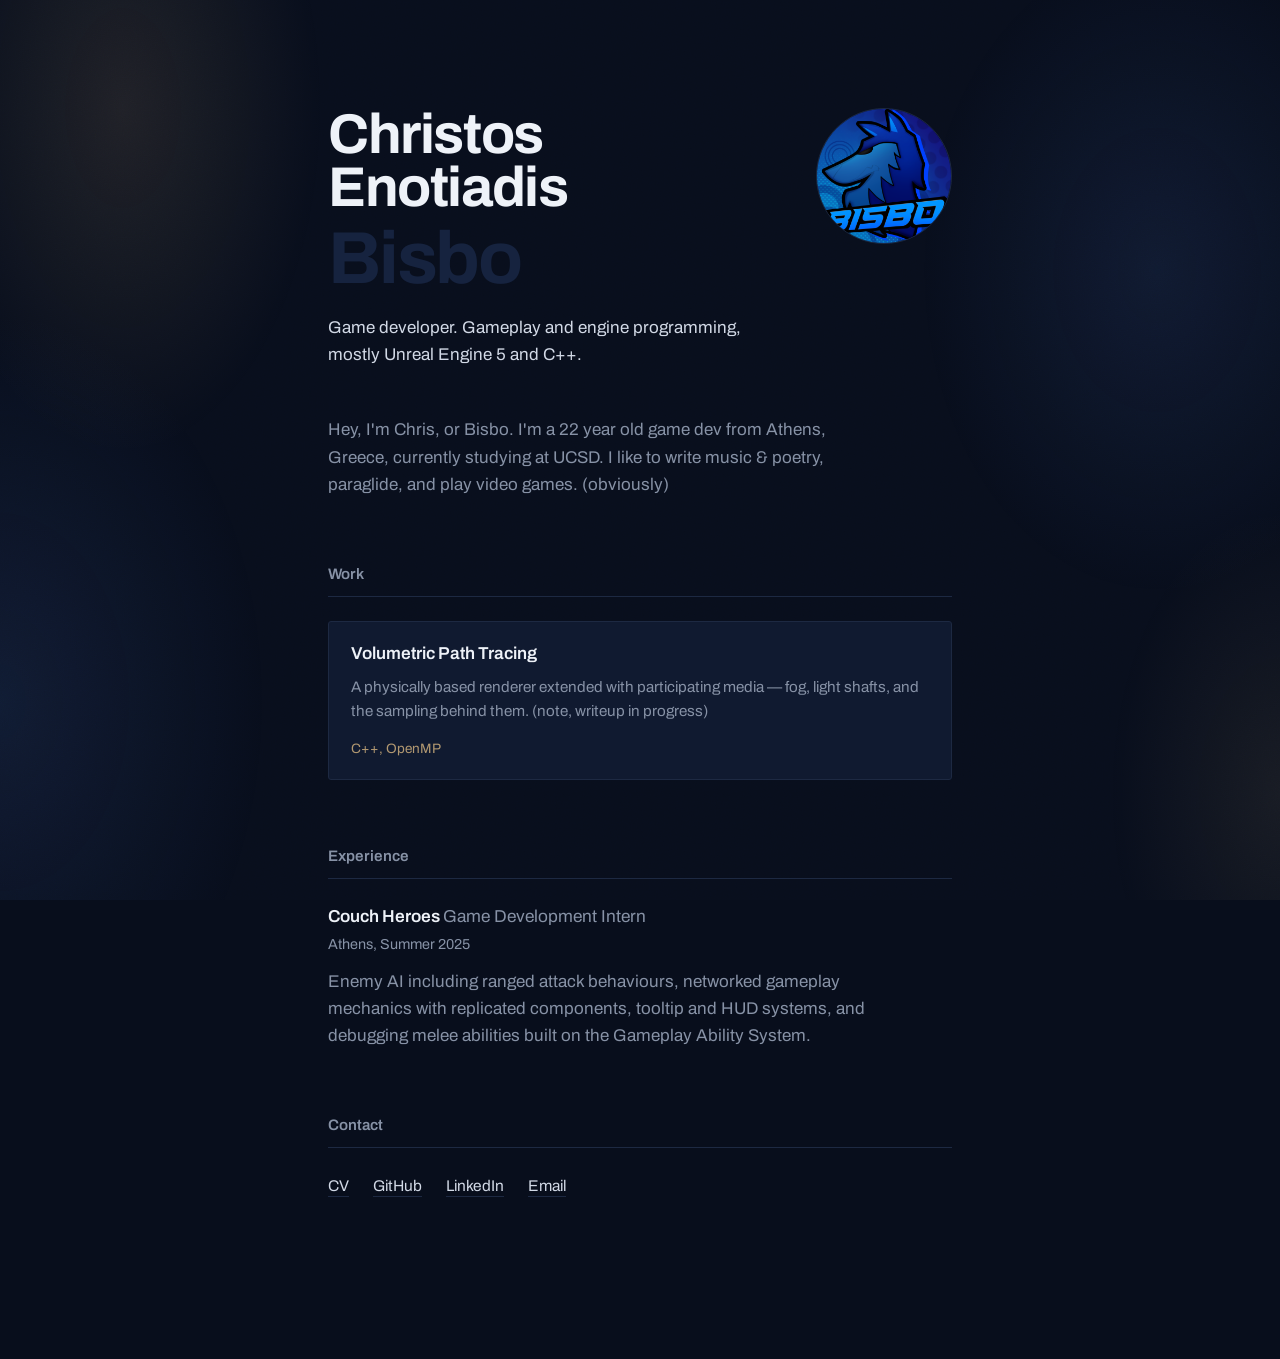
==== index.html @ 44b58748 "image" ====
<!DOCTYPE html>
<html lang="en">
<head>
<meta charset="utf-8">
<meta name="viewport" content="width=device-width, initial-scale=1">
<title>Christos Enotiadis</title>
<meta name="description" content="Game developer. Gameplay and engine programming in Unreal Engine 5 and C++.">
<link rel="preconnect" href="https://fonts.googleapis.com">
<link rel="preconnect" href="https://fonts.gstatic.com" crossorigin>
<link href="https://fonts.googleapis.com/css2?family=Archivo:wght@400;500;600&family=Archivo+Expanded:wght@600;700&display=swap" rel="stylesheet">
<link rel="stylesheet" href="styles.css">
</head>
<body>

<div class="gutter gutter-left" aria-hidden="true"></div>
<div class="gutter gutter-right" aria-hidden="true"></div>
<div class="grain" aria-hidden="true"></div>

<main>

  <header class="intro">
    <div class="nameplate">
      <h1><span>Christos</span><span>Enotiadis</span></h1>
      <p class="handle" aria-hidden="true">Bisbo</p>
      <p class="catchline">Game developer. Gameplay and engine programming, mostly Unreal Engine 5 and C++.</p>
    </div>

    <figure class="portrait">
      <img src="me.png" alt="Christos Enotiadis">
    </figure>
  </header>

  <p class="bio">
    Hey, I'm Chris, or Bisbo. I'm a 22 year old game dev from Athens, Greece, currently studying at UCSD. I like to write music & poetry, paraglide, and play video games. (obviously)
  </p>

  <section class="section">
    <h2>Work</h2>
    <div class="cards">

      <a class="card" href="/cse168-final/">
        <h3>Volumetric Path Tracing</h3>
        <p>A physically based renderer extended with participating media — fog, light shafts, and the sampling behind them. (note, writeup in progress)</p>
        <p class="card-meta">C++, OpenMP</p>
      </a>

      <!--
      Each new project drops in here as a copy of the block above:

      <a class="card" href="/slug/">
        <h3>Project name</h3>
        <p>One line on what it is.</p>
        <p class="card-meta">Tools</p>
      </a>

      Kept commented so the grid only ever shows things a visitor can click.
      -->

    </div>
  </section>

  <section class="section">
    <h2>Experience</h2>
    <div class="entry">
      <h3>Couch Heroes <span class="entry-role">Game Development Intern</span></h3>
      <p class="entry-meta">Athens, Summer 2025</p>
      <p>Enemy AI including ranged attack behaviours, networked gameplay mechanics with replicated components, tooltip and HUD systems, and debugging melee abilities built on the Gameplay Ability System.</p>
    </div>
  </section>

  <section class="section">
    <h2>Contact</h2>
    <ul class="contact">
      <li><a href="/cv.pdf">CV</a></li>
      <li><a href="https://github.com/Bisbouras">GitHub</a></li>
      <li><a href="https://linkedin.com/in/christos-enotiadis">LinkedIn</a></li>
      <li><a href="mailto:bisbouras@gmail.com">Email</a></li>
    </ul>
  </section>

</main>

</body>
</html>
---- styles.css ----
/* ---------------------------------------------------------------
   Christos Enotiadis — bisbouras.github.io
   --------------------------------------------------------------- */

:root {
  --night:      #080e1c;  /* page background */
  --night-lift: #101a30;  /* raised surfaces, card fills */
  --ghost:      #16233f;  /* the Bisbo wordmark — just above the background */
  --beam:       #f0c98a;  /* warm light, used sparingly */
  --dust:       #d2d9e6;  /* body text */
  --dust-dim:   #8792a6;  /* secondary text */
  --edge:       #1d2942;  /* hairlines and card borders */
}

* { box-sizing: border-box; }

html {
  -webkit-text-size-adjust: 100%;
  scroll-behavior: smooth;
}

body {
  margin: 0;
  min-height: 100vh;
  background: var(--night);
  color: var(--dust);
  font-family: "Archivo", system-ui, sans-serif;
  font-size: 17px;
  line-height: 1.6;
  overflow-x: hidden;
}

/* ---------------------------------------------------------------
   Gutters — fixed light layers the content scrolls over
   --------------------------------------------------------------- */

.gutter {
  position: fixed;
  top: 0;
  bottom: 0;
  width: 32vw;
  pointer-events: none;
  z-index: 0;
}

.gutter-left {
  left: 0;
  background:
    radial-gradient(70% 55% at 30% 12%, rgba(240, 201, 138, 0.10), transparent 70%),
    radial-gradient(90% 60% at 0% 78%, rgba(70, 110, 190, 0.14), transparent 72%);
}

.gutter-right {
  right: 0;
  background:
    radial-gradient(80% 50% at 70% 30%, rgba(70, 110, 190, 0.13), transparent 72%),
    radial-gradient(60% 45% at 100% 88%, rgba(240, 201, 138, 0.07), transparent 70%);
}

@media (max-width: 900px) {
  .gutter { display: none; }
}

/* Fine grain over everything, per the renderer's unclamped estimator */
.grain {
  position: fixed;
  inset: 0;
  z-index: 1;
  pointer-events: none;
  opacity: 0.28;
  mix-blend-mode: overlay;
  background-image: url("data:image/svg+xml,%3Csvg xmlns='http://www.w3.org/2000/svg' width='160' height='160'%3E%3Cfilter id='n'%3E%3CfeTurbulence type='fractalNoise' baseFrequency='0.85' numOctaves='3'/%3E%3C/filter%3E%3Crect width='160' height='160' filter='url(%23n)' opacity='0.5'/%3E%3C/svg%3E");
}

/* ---------------------------------------------------------------
   Shell
   --------------------------------------------------------------- */

main {
  position: relative;
  z-index: 2;
  max-width: 42rem;
  margin: 0 auto;
  padding: clamp(3.5rem, 12vh, 7rem) 1.5rem 6rem;
}

/* ---------------------------------------------------------------
   Intro
   --------------------------------------------------------------- */

.intro {
  display: flex;
  align-items: flex-start;
  justify-content: space-between;
  gap: 2rem;
  margin-bottom: 3rem;
}

.nameplate { min-width: 0; }

h1 {
  font-family: "Archivo Expanded", "Archivo", system-ui, sans-serif;
  font-weight: 700;
  font-size: clamp(2.1rem, 7vw, 3.5rem);
  line-height: 0.95;
  letter-spacing: -0.025em;
  margin: 0;
  color: #eef2f8;
}

h1 span { display: block; }

.handle {
  font-family: "Archivo Expanded", "Archivo", system-ui, sans-serif;
  font-weight: 700;
  font-size: clamp(2.6rem, 9vw, 4.6rem);
  line-height: 0.9;
  letter-spacing: -0.03em;
  color: var(--ghost);
  margin: 0.15em 0 0;
  user-select: none;
}

.catchline {
  color: var(--dust);
  margin: 1.4rem 0 0;
  max-width: 30rem;
}

.portrait {
  flex: 0 0 auto;
  margin: 0;
  width: clamp(6rem, 16vw, 8.5rem);
}

.portrait img {
  display: block;
  width: 100%;
  aspect-ratio: 1 / 1;
  object-fit: cover;
  border-radius: 50%;
  background: var(--night-lift);
  border: 1px solid var(--edge);
}

@media (max-width: 560px) {
  .intro { flex-direction: column-reverse; align-items: flex-start; gap: 1.5rem; }
}

/* ---------------------------------------------------------------
   Bio
   --------------------------------------------------------------- */

.bio {
  color: var(--dust-dim);
  max-width: 34rem;
  margin: 0 0 4rem;
}

/* ---------------------------------------------------------------
   Sections
   --------------------------------------------------------------- */

.section { margin-bottom: 4rem; }

.section h2 {
  font-size: 0.95rem;
  font-weight: 600;
  color: var(--dust-dim);
  margin: 0 0 1.5rem;
  padding-bottom: 0.6rem;
  border-bottom: 1px solid var(--edge);
}

/* Work cards */

.cards {
  display: grid;
  grid-template-columns: repeat(auto-fit, minmax(15rem, 1fr));
  gap: 1rem;
}

.card {
  display: block;
  padding: 1.35rem 1.4rem 1.2rem;
  background: var(--night-lift);
  border: 1px solid var(--edge);
  border-radius: 3px;
  text-decoration: none;
  color: inherit;
}

.card:hover { border-color: rgba(240, 201, 138, 0.5); }

.card h3 {
  font-family: "Archivo Expanded", "Archivo", system-ui, sans-serif;
  font-weight: 600;
  font-size: 1.08rem;
  line-height: 1.25;
  margin: 0 0 0.6rem;
  color: #eef2f8;
}

.card p {
  margin: 0;
  font-size: 0.95rem;
  color: var(--dust-dim);
}

.card-meta {
  margin-top: 0.9rem !important;
  font-size: 0.85rem !important;
  color: var(--beam) !important;
  opacity: 0.72;
}

/* Experience entries */

.entry h3 {
  font-family: "Archivo Expanded", "Archivo", system-ui, sans-serif;
  font-weight: 600;
  font-size: 1.08rem;
  margin: 0;
  color: #eef2f8;
}

.entry-role {
  font-family: "Archivo", system-ui, sans-serif;
  font-weight: 400;
  color: var(--dust-dim);
}

.entry-meta {
  margin: 0.2rem 0 0.7rem;
  font-size: 0.9rem;
  color: var(--dust-dim);
}

.entry p:last-child {
  margin: 0;
  color: var(--dust-dim);
  max-width: 34rem;
}

/* Contact */

.contact {
  display: flex;
  flex-wrap: wrap;
  gap: 1.5rem;
  margin: 0;
  padding: 0;
  list-style: none;
}

.contact a {
  color: var(--dust);
  text-decoration: none;
  border-bottom: 1px solid var(--edge);
  padding-bottom: 2px;
  font-size: 0.97rem;
}

.contact a:hover { border-bottom-color: var(--beam); }

/* ---------------------------------------------------------------
   Accessibility
   --------------------------------------------------------------- */

a:focus-visible {
  outline: 2px solid var(--beam);
  outline-offset: 3px;
  border-radius: 1px;
}

@media (prefers-reduced-motion: reduce) {
  html { scroll-behavior: auto; }
}
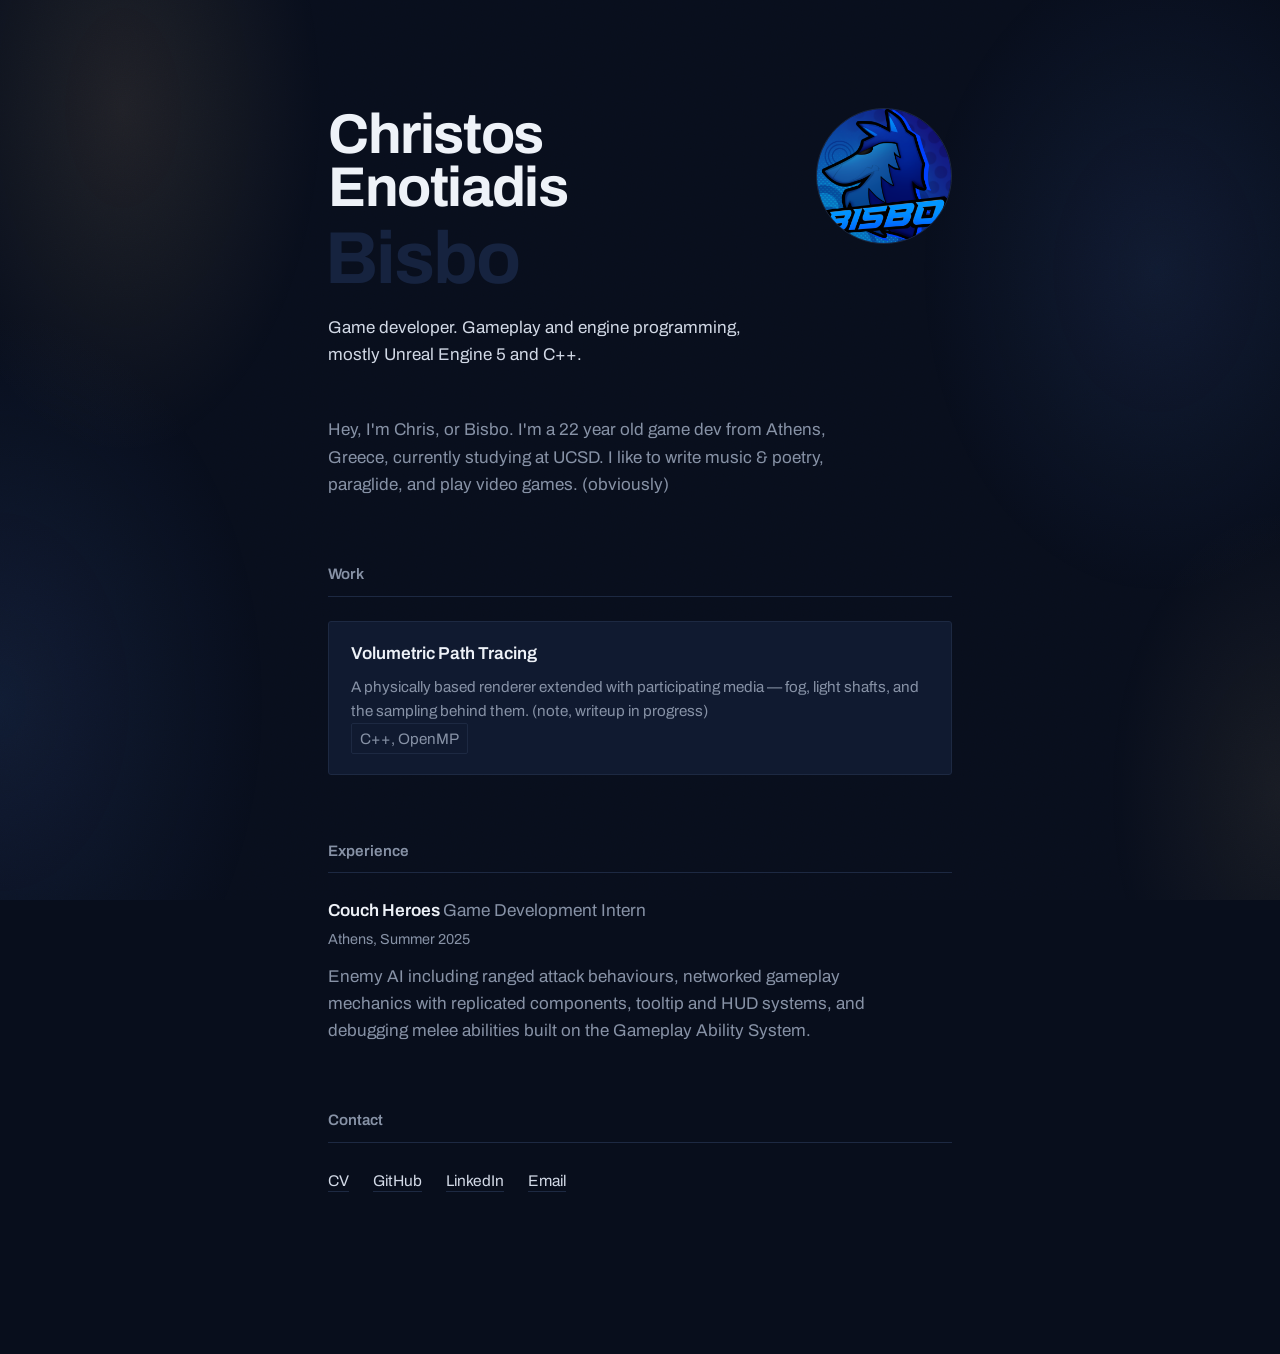
==== commit 75b3746f: "fix project a bit" ====
--- a/index.html
+++ b/index.html
@@ -38,7 +38,7 @@
     <h2>Work</h2>
     <div class="cards">
 
-      <a class="card" href="/cse168-final/">
+      <a class="card" href="/vpt.html/">
         <h3>Volumetric Path Tracing</h3>
         <p>A physically based renderer extended with participating media — fog, light shafts, and the sampling behind them. (note, writeup in progress)</p>
         <p class="card-meta">C++, OpenMP</p>
--- a/styles.css
+++ b/styles.css
@@ -117,7 +117,7 @@
   line-height: 0.9;
   letter-spacing: -0.03em;
   color: var(--ghost);
-  margin: 0.15em 0 0;
+  margin: 0.15em 0 0 -0.035em;
   user-select: none;
 }
 
@@ -208,10 +208,12 @@
 }
 
 .card-meta {
-  margin-top: 0.9rem !important;
-  font-size: 0.85rem !important;
-  color: var(--beam) !important;
-  opacity: 0.72;
+  display: inline-block;
+  color: var(--dust-dim) !important;
+  border: 1px solid var(--edge);
+  border-radius: 2px;
+  padding: 0.15rem 0.5rem;
+  opacity: 1;
 }
 
 /* Experience entries */
@@ -276,3 +278,123 @@
 @media (prefers-reduced-motion: reduce) {
   html { scroll-behavior: auto; }
 }
+
+/* ---------------------------------------------------------------
+   Long-form writeups
+   --------------------------------------------------------------- */
+
+.article {
+  max-width: 46rem;
+  line-height: 1.75;
+  color: #c3ccdb;
+}
+
+.backlink {
+  display: inline-block;
+  margin-bottom: 2.5rem;
+  font-size: 0.9rem;
+  color: var(--dust-dim);
+  text-decoration: none;
+  border-bottom: 1px solid var(--edge);
+  padding-bottom: 2px;
+}
+
+.backlink:hover { border-bottom-color: var(--beam); }
+
+.article-header { margin-bottom: 3rem; }
+
+.article-header h1 {
+  font-size: clamp(1.9rem, 5.5vw, 2.9rem);
+  line-height: 1.05;
+  margin: 0 0 0.6rem;
+}
+
+.article-meta {
+  margin: 0;
+  font-size: 0.92rem;
+  color: var(--dust-dim);
+}
+
+.standfirst {
+  font-size: 1.1rem;
+  color: var(--dust);
+  margin: 1.6rem 0 0;
+}
+
+.article h2 {
+  font-family: "Archivo Expanded", "Archivo", system-ui, sans-serif;
+  font-weight: 600;
+  font-size: 1.35rem;
+  color: #eef2f8;
+  margin: 3.5rem 0 1rem;
+  padding-bottom: 0.5rem;
+  border-bottom: 1px solid var(--edge);
+}
+
+.article p { margin: 0 0 1.2rem; }
+
+.article ol {
+  margin: 0 0 1.5rem;
+  padding-left: 1.3rem;
+}
+
+.article ol li {
+  margin-bottom: 1.1rem;
+  padding-left: 0.3rem;
+}
+
+.article ol li::marker { color: var(--dust-dim); }
+
+.article strong { color: #eef2f8; font-weight: 600; }
+
+.article code {
+  font-family: ui-monospace, "SFMono-Regular", Menlo, Consolas, monospace;
+  font-size: 0.88em;
+  background: var(--night-lift);
+  border: 1px solid var(--edge);
+  border-radius: 2px;
+  padding: 0.08em 0.35em;
+  color: #dbe3f0;
+}
+
+/* Figures */
+
+.article figure {
+  margin: 2rem 0;
+}
+
+.article figure img {
+  display: block;
+  width: 100%;
+  height: auto;
+  border: 1px solid var(--edge);
+  border-radius: 2px;
+  background: var(--night-lift);
+}
+
+.article figcaption {
+  margin-top: 0.7rem;
+  font-size: 0.88rem;
+  line-height: 1.55;
+  color: var(--dust-dim);
+}
+
+/* Side-by-side comparison rows */
+
+.compare {
+  display: grid;
+  gap: 0.9rem;
+  margin: 2rem 0;
+}
+
+.compare-2 { grid-template-columns: repeat(2, 1fr); }
+.compare-3 { grid-template-columns: repeat(3, 1fr); }
+
+.compare figure { margin: 0; }
+
+.compare figcaption { margin-top: 0.5rem; font-size: 0.83rem; }
+
+@media (max-width: 640px) {
+  .compare-2,
+  .compare-3 { grid-template-columns: 1fr; }
+}
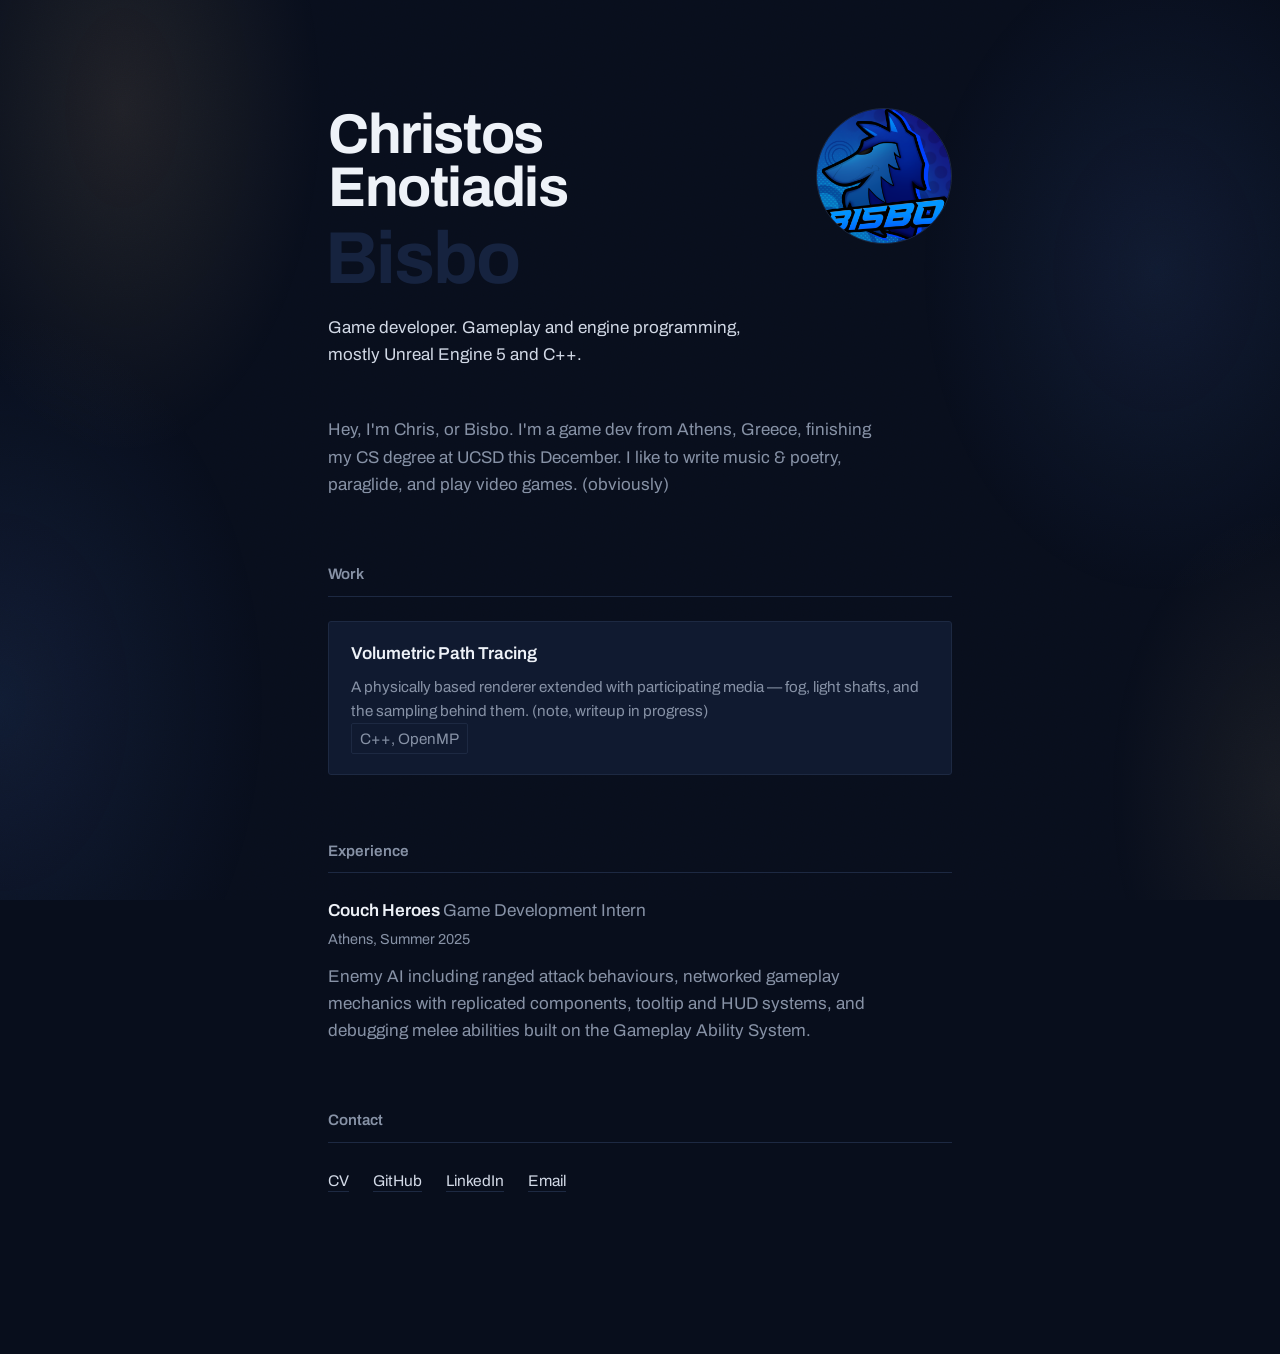
==== commit 4fcc0ce3: "Revise bio information in index.html Updated bio to reflect current education status." ====
--- a/index.html
+++ b/index.html
@@ -31,14 +31,14 @@
   </header>
 
   <p class="bio">
-    Hey, I'm Chris, or Bisbo. I'm a 22 year old game dev from Athens, Greece, currently studying at UCSD. I like to write music & poetry, paraglide, and play video games. (obviously)
+    Hey, I'm Chris, or Bisbo. I'm a game dev from Athens, Greece, finishing my CS degree at UCSD this December. I like to write music & poetry, paraglide, and play video games. (obviously)
   </p>
 
   <section class="section">
     <h2>Work</h2>
     <div class="cards">
 
-      <a class="card" href="/vpt.html/">
+      <a class="card" href="/VPT/vpt.html">
         <h3>Volumetric Path Tracing</h3>
         <p>A physically based renderer extended with participating media — fog, light shafts, and the sampling behind them. (note, writeup in progress)</p>
         <p class="card-meta">C++, OpenMP</p>
@@ -74,7 +74,7 @@
       <li><a href="/cv.pdf">CV</a></li>
       <li><a href="https://github.com/Bisbouras">GitHub</a></li>
       <li><a href="https://linkedin.com/in/christos-enotiadis">LinkedIn</a></li>
-      <li><a href="mailto:bisbouras@gmail.com">Email</a></li>
+      <li><a href="mailto:cenotiadis@ucsd.edu">Email</a></li>
     </ul>
   </section>
 
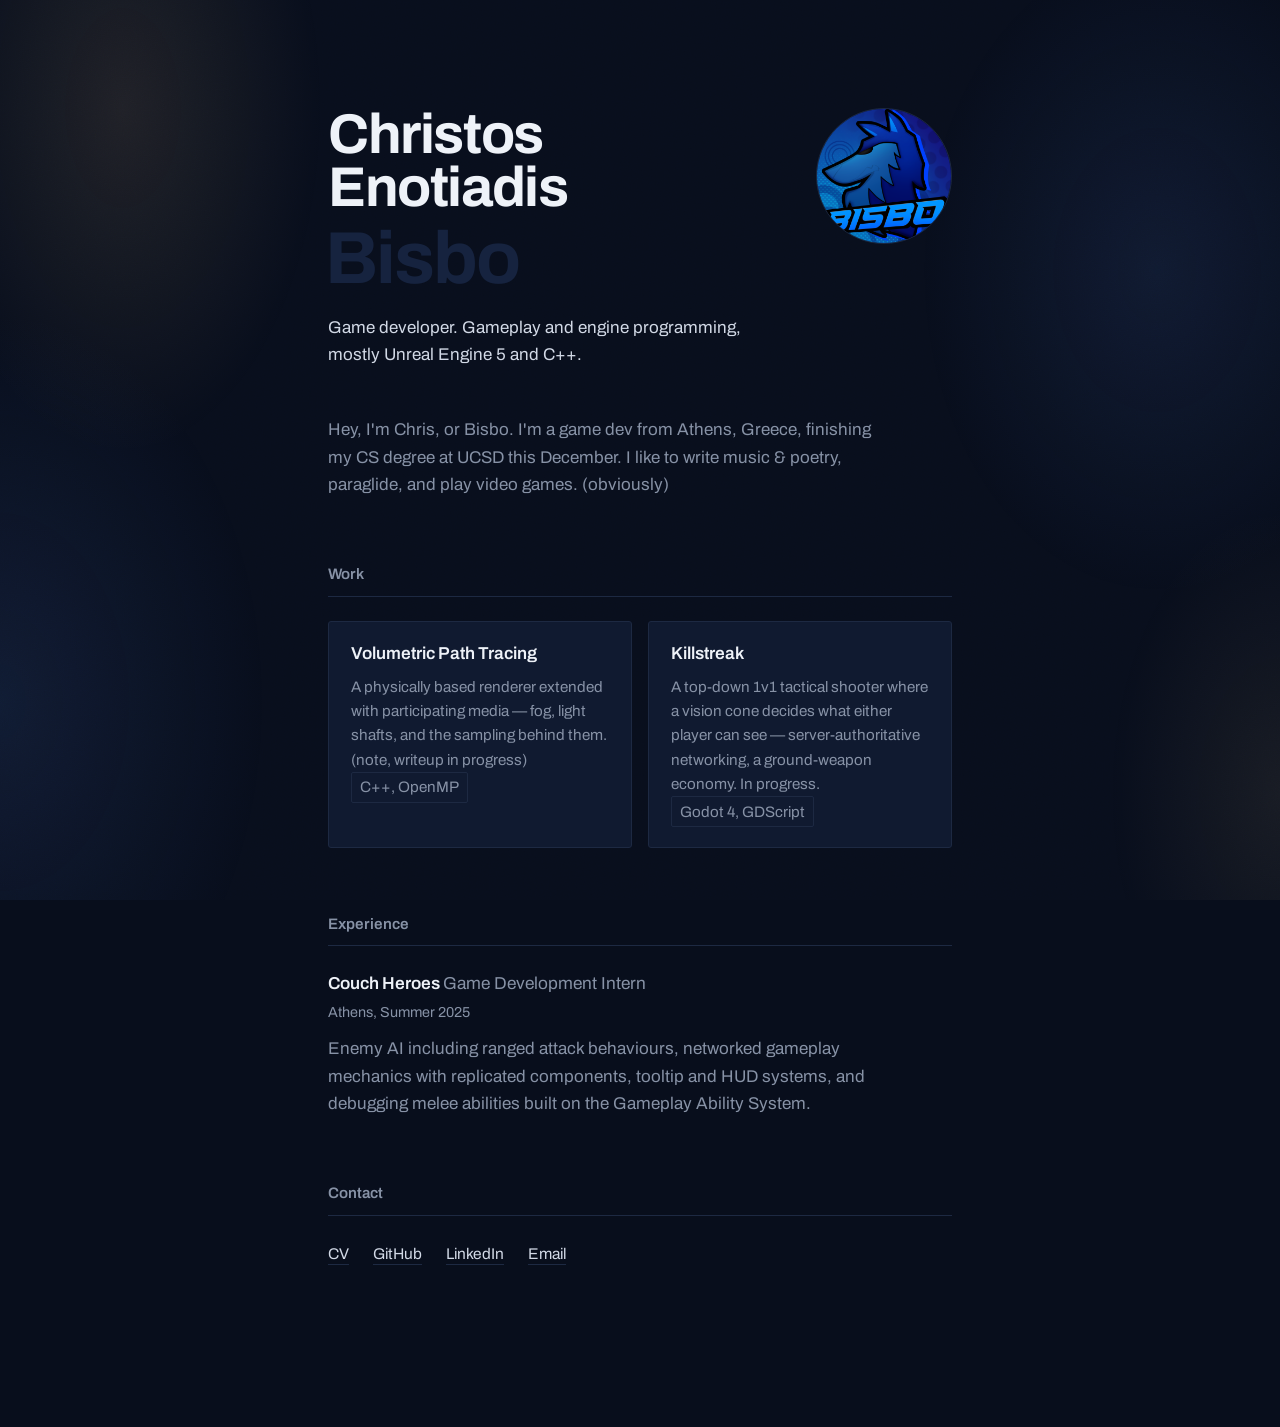
==== commit 345179ff: "Add Killstreak project page New writeup covering the vision-cone information design, ground-weapon e" ====
--- a/index.html
+++ b/index.html
@@ -44,6 +44,12 @@
         <p class="card-meta">C++, OpenMP</p>
       </a>
 
+      <a class="card" href="/killstreak/killstreak.html">
+        <h3>Killstreak</h3>
+        <p>A top-down 1v1 tactical shooter where a vision cone decides what either player can see — server-authoritative networking, a ground-weapon economy. In progress.</p>
+        <p class="card-meta">Godot 4, GDScript</p>
+      </a>
+
       <!--
       Each new project drops in here as a copy of the block above:
 
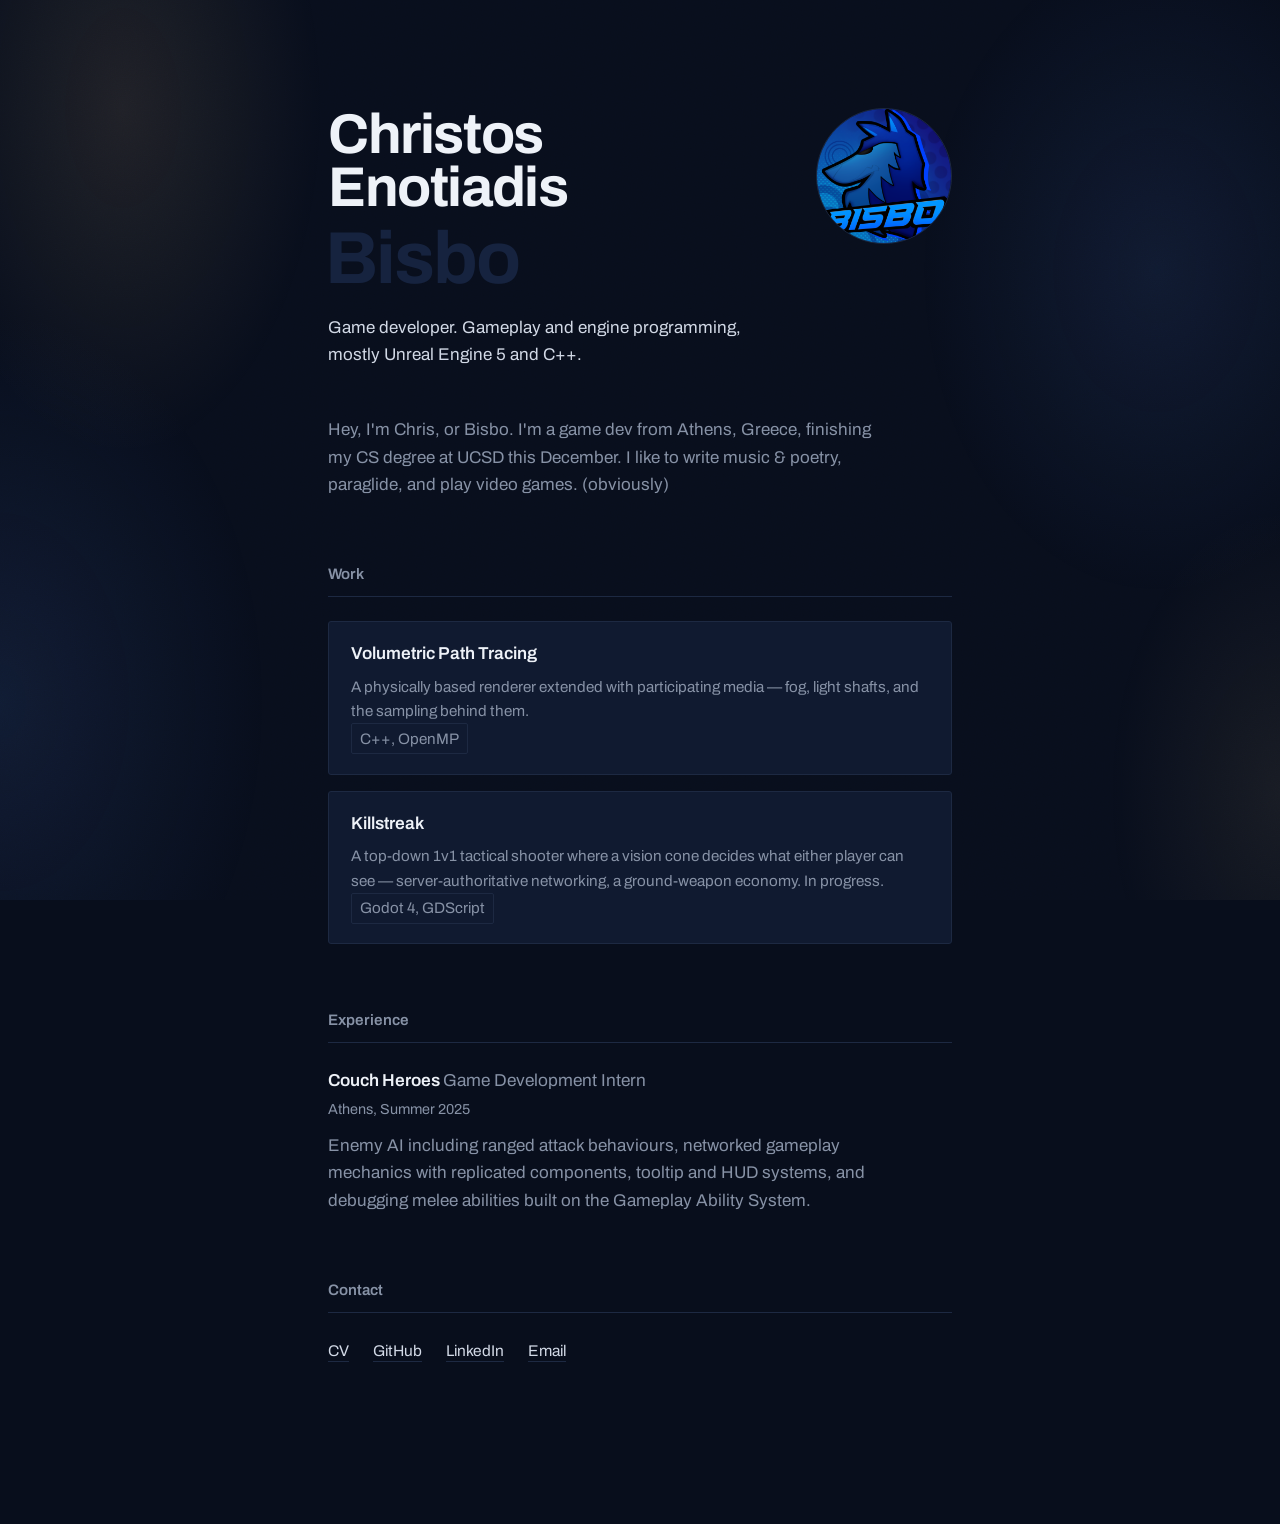
==== commit ea2af8df: "Remove in-progress note from VPT card Co-Authored-By: Claude Sonnet 5 <noreply@anthropic.com>" ====
--- a/index.html
+++ b/index.html
@@ -40,7 +40,7 @@
 
       <a class="card" href="/VPT/vpt.html">
         <h3>Volumetric Path Tracing</h3>
-        <p>A physically based renderer extended with participating media — fog, light shafts, and the sampling behind them. (note, writeup in progress)</p>
+        <p>A physically based renderer extended with participating media — fog, light shafts, and the sampling behind them.</p>
         <p class="card-meta">C++, OpenMP</p>
       </a>
 
--- a/styles.css
+++ b/styles.css
@@ -176,7 +176,7 @@
 
 .cards {
   display: grid;
-  grid-template-columns: repeat(auto-fit, minmax(15rem, 1fr));
+  grid-template-columns: 1fr;
   gap: 1rem;
 }
 
